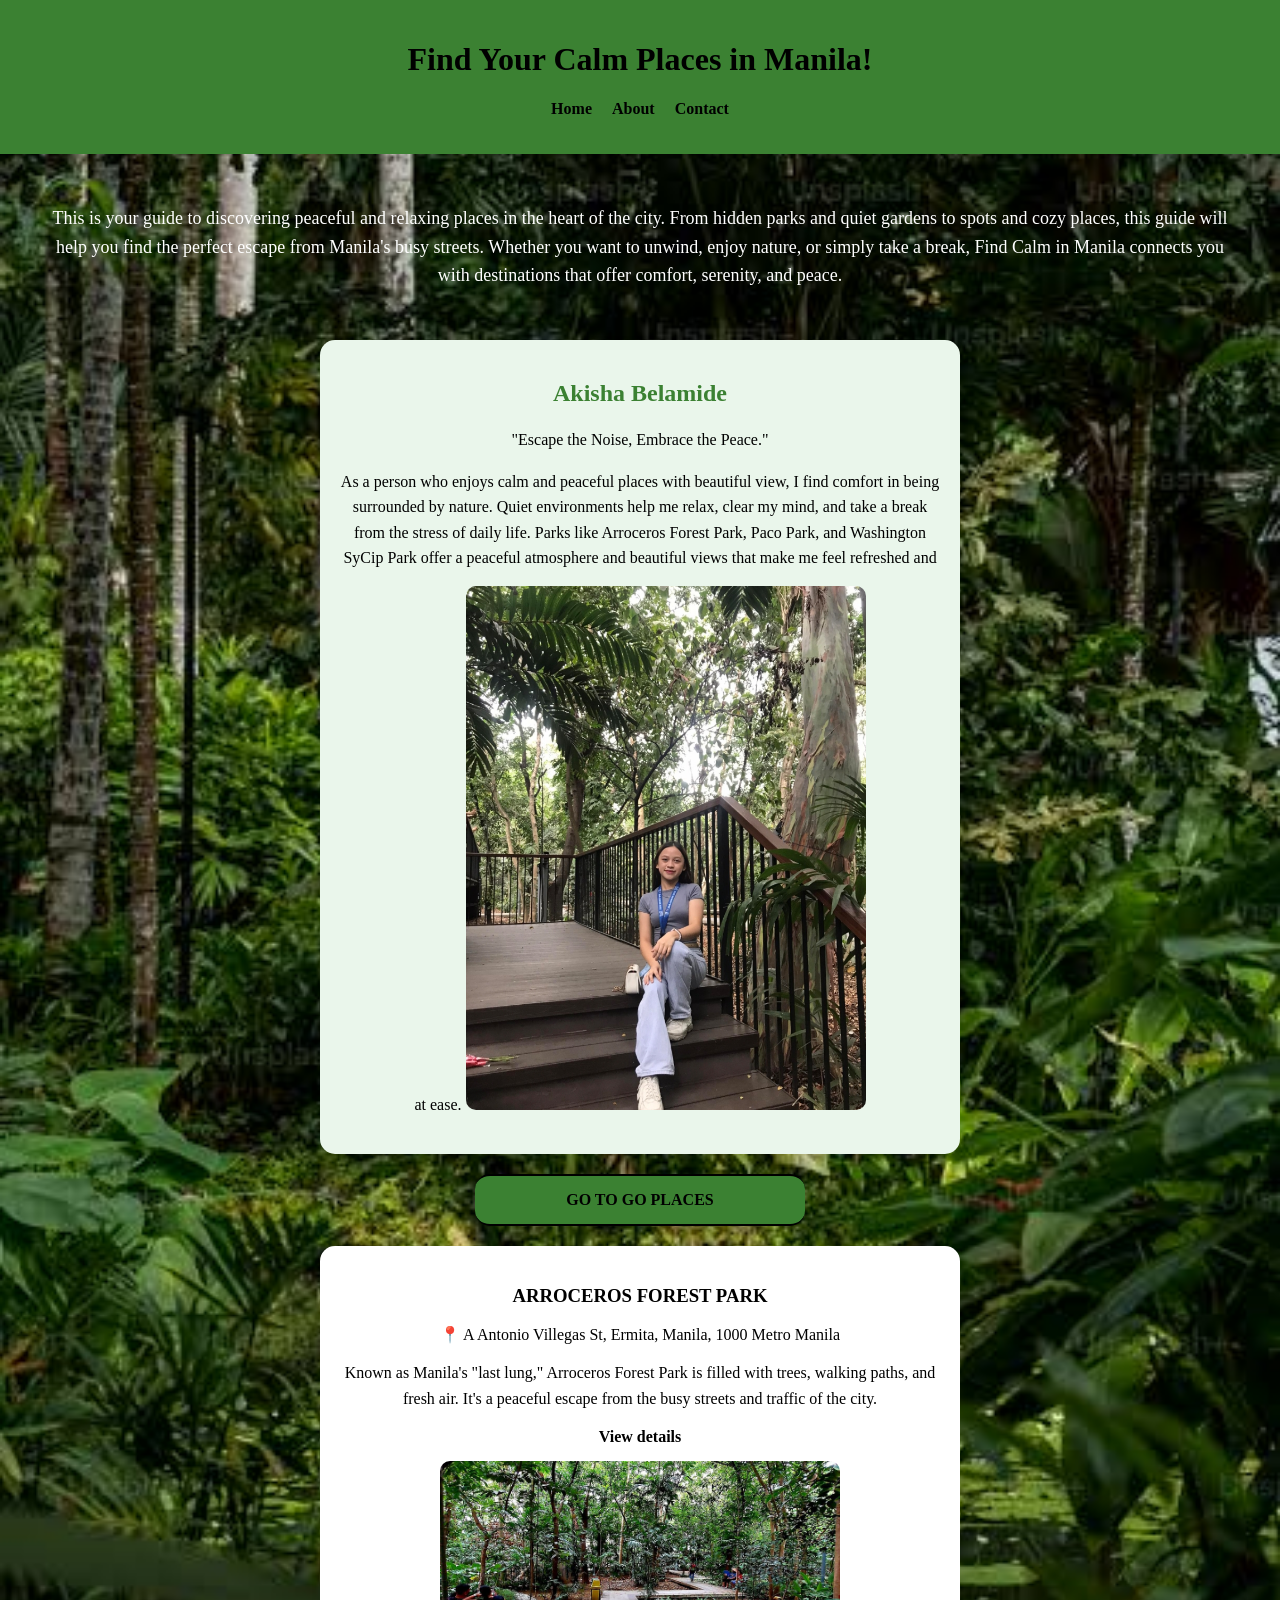
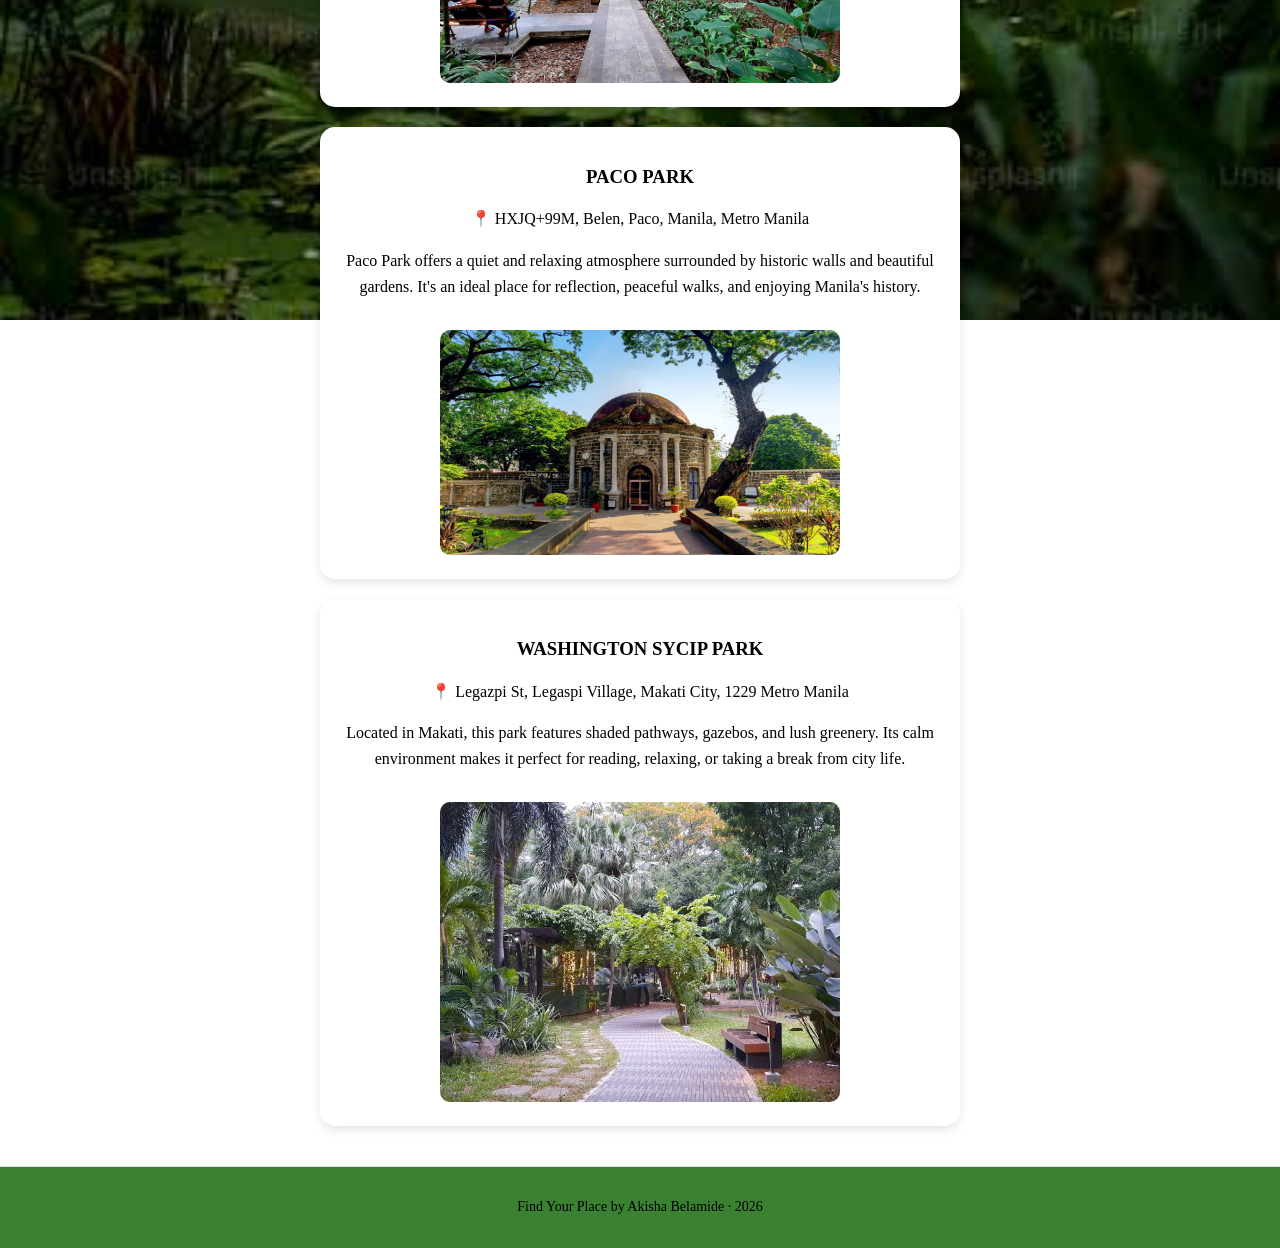
==== index.html @ 5586ed39 "Add files via upload" ====
<!DOCTYPE html> 
<html>
    <head>
    <meta charset="UTF-8">
    <meta name="viewport" content="width=device-width, initial-scale=1.0">
    <title>Find calm places in manila</title>
</html>
<style>
    body {
        font-family: Georgia, 'Times New Roman', Times, serif;
        background-image: url('n1.jpeg');
        background-repeat: no-repeat;
        background-attachment: fixed;
        background-size: cover;
        margin: 0;
        padding: 0;
        text-align: center;
    
    }
    main {
    background-color: #3b8132;
    color: black;
    margin: 0;
    padding: 20px;
    font-family: Georgia;
    }
    
    .description {
    padding: 20px;
    font-size: 18px;
    color: white;
    margin: 30px;
    }
    section {
    background-color: #eaf6eb;
    width: 80%;
    max-width: 600px;
    margin: 20px auto;
    padding: 20px;
    border-radius: 15px;
    box-shadow: 0 4px 10px rgba(0,0,0,0.1);
    }
    
    h2 {
    color: #3b8132;
    }
    
    img {
    width: 100%;
    max-width: 400px;
    border-radius: 10px;
    margin-top: 15px;
    }
    
    p {
    line-height: 1.6;
    }
    article {
        background-color: white;
        width: 80%;
        max-width: 600px;
        margin: 20px auto;
        padding: 20px;
        border-radius: 15px;
        box-shadow: 0 4px 10px rgba(0,0,0,0.1);
    }
    h4 {
      background-color: #3b8132;
      width: 90%;
      max-width: 300px;
      margin: 20px auto;
      border-radius: 15px;
      box-shadow: 0 4px 10px rgba(0,0,0,0.1);
      border-top: 2px solid black;
      border-bottom: 2px solid black;
      padding: 15px
    }

    nav ul { 
      list-style: none; 
      display: flex; 
      justify-content: center; 
      gap: 20px; 
      margin-right: 40px;
    }

    nav ul li a { 
      color: black; 
      text-decoration: none; 
      font-weight: bold;
    }
    nav ul li a, a  { color: black; 
            text-decoration: floralwhite; 
            font-weight: bold; }
      
    

    
    footer {
        margin-top: 40px;
        border-top: 1px solid #dddddd;
        padding: 15px;
        font-size: 14px;
        color: balck;
        background-color: #3b8132;
        }
    
</style>
</head>
<body>

  <main>
<h1>Find Your Calm Places in Manila!</h1>
<nav>
  <ul>
    <li><a href="index.html">Home</a></li>
    <li><a href="about.html">About</a></li>
    <li><a href="contact.html">Contact</a></li>
    </ul>
    </nav>
  </main>

<p class=description> This is your guide to discovering peaceful and relaxing places in the heart of the city. From hidden parks and quiet gardens to spots and cozy places, this guide will help you find the perfect escape from Manila's busy streets. Whether you want to unwind, enjoy nature, or simply take a break, Find Calm in Manila connects you with destinations that offer comfort, serenity, and peace.</p>

<section>
<h2>Akisha Belamide</h2>
<p>"Escape the Noise, Embrace the Peace."</p>
<p>As a person who enjoys calm and peaceful places with beautiful view, I find comfort in being surrounded by nature. Quiet environments help me relax, clear my mind, and take a break from the stress of daily life. Parks like Arroceros Forest Park, Paco Park, and Washington SyCip Park offer a peaceful atmosphere and beautiful views that make me feel refreshed and at ease.
    <img src="N2.jpg" alt="me">
    </section>

<h4>GO TO GO PLACES</h4>

<article>
      <h3>ARROCEROS FOREST PARK</h3
        <p> &#128205 A Antonio Villegas St, Ermita, Manila, 1000 Metro Manila</p>
          <p>Known as Manila's "last lung," Arroceros Forest Park is filled with trees, walking paths, and fresh air. It's a peaceful escape from the busy streets and traffic of the city.</p>
            <a href="places/arroceros.html">View details</a> <br>
          <img src="n3.jpg" alt="Arroceros">
            </article>

<article>
      <h3>PACO PARK</h3>
        <p>&#128205 HXJQ+99M, Belen, Paco, Manila, Metro Manila</p>
          <p>Paco Park offers a quiet and relaxing atmosphere surrounded by historic walls and beautiful gardens. It's an ideal place for reflection, peaceful walks, and enjoying Manila's history.</p>
            <img src="n4.jpg" alt="paco">
            </article>

<article>
      <h3>WASHINGTON SYCIP PARK</h3>
        <p>&#128205 Legazpi St, Legaspi Village, Makati City, 1229 Metro Manila</p>
          <p>Located in Makati, this park features shaded pathways, gazebos, and lush greenery. Its calm environment makes it perfect for reading, relaxing, or taking a break from city life.</p>
            <img src="n5.jpeg" alt="Washington">
            </article>
<footer>
 <p>Find Your Place by Akisha Belamide &middot; 2026</p>
 </footer>

</body>
</html>
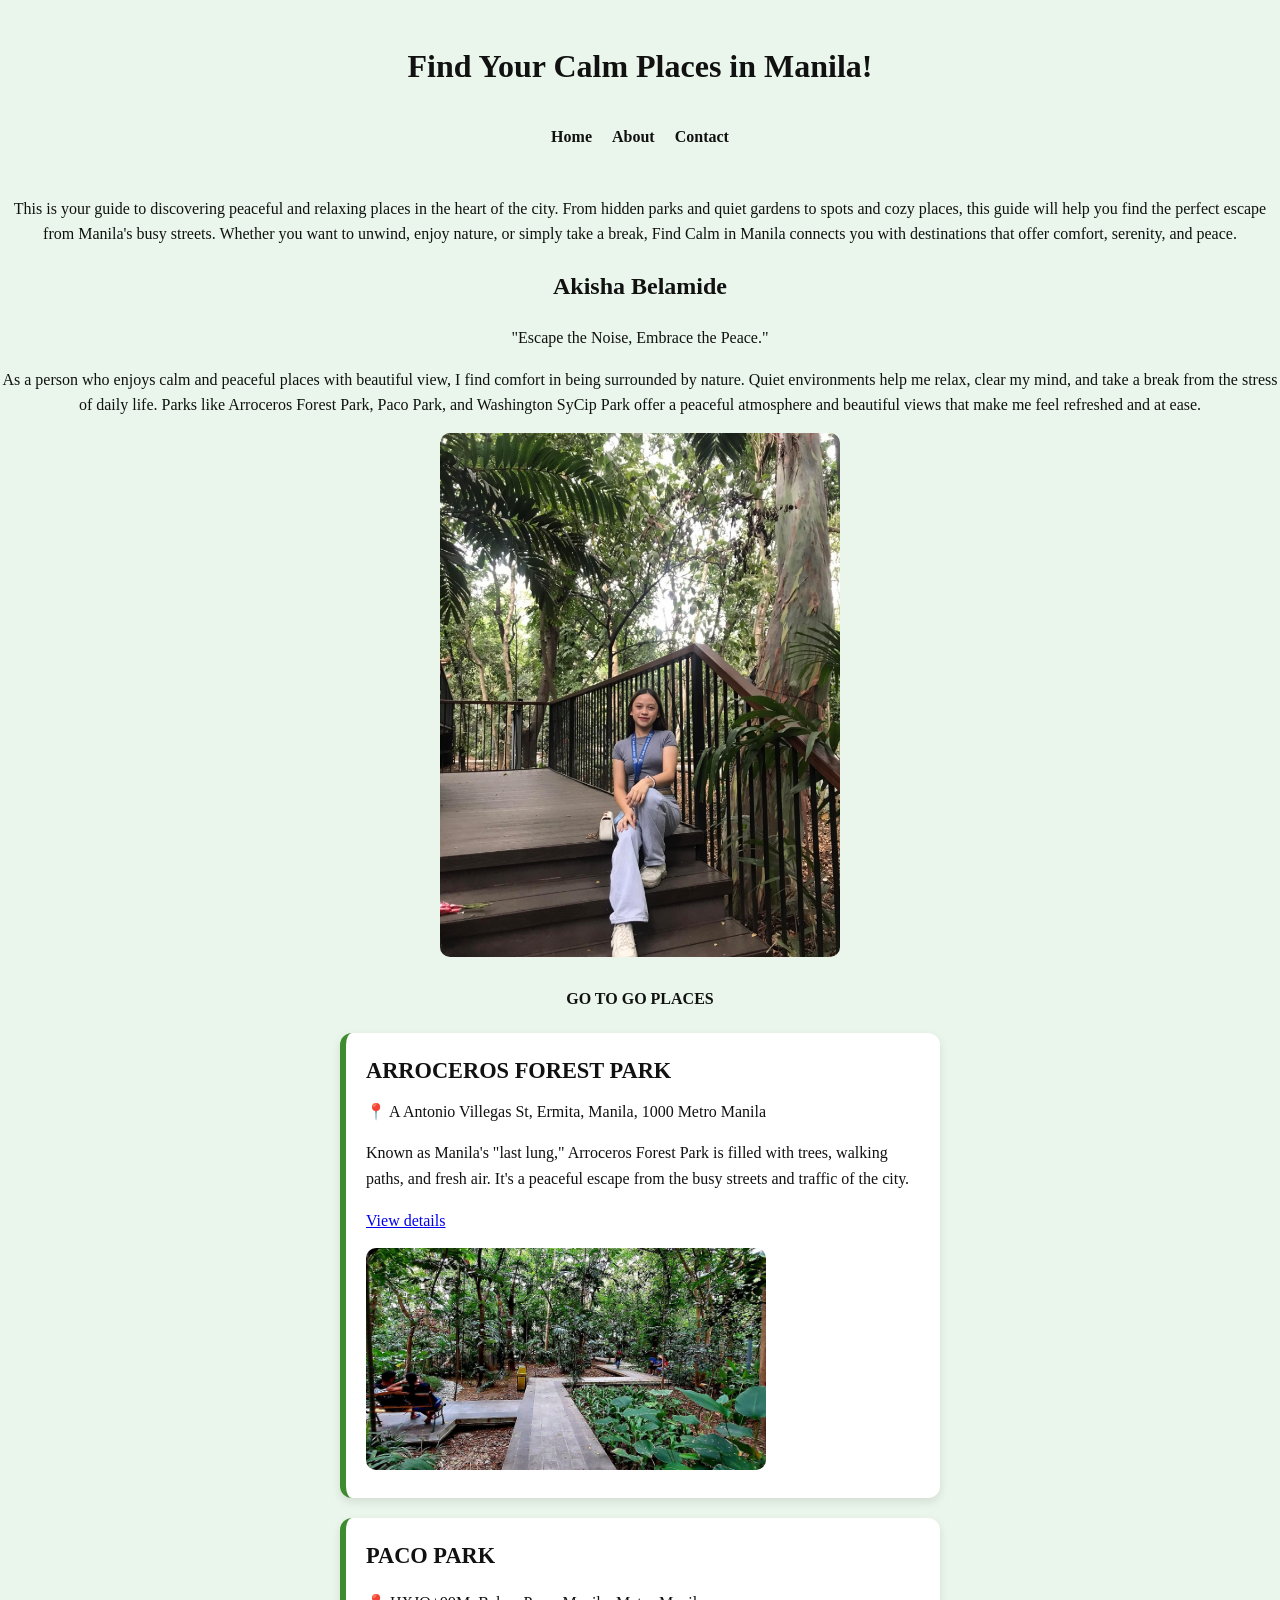
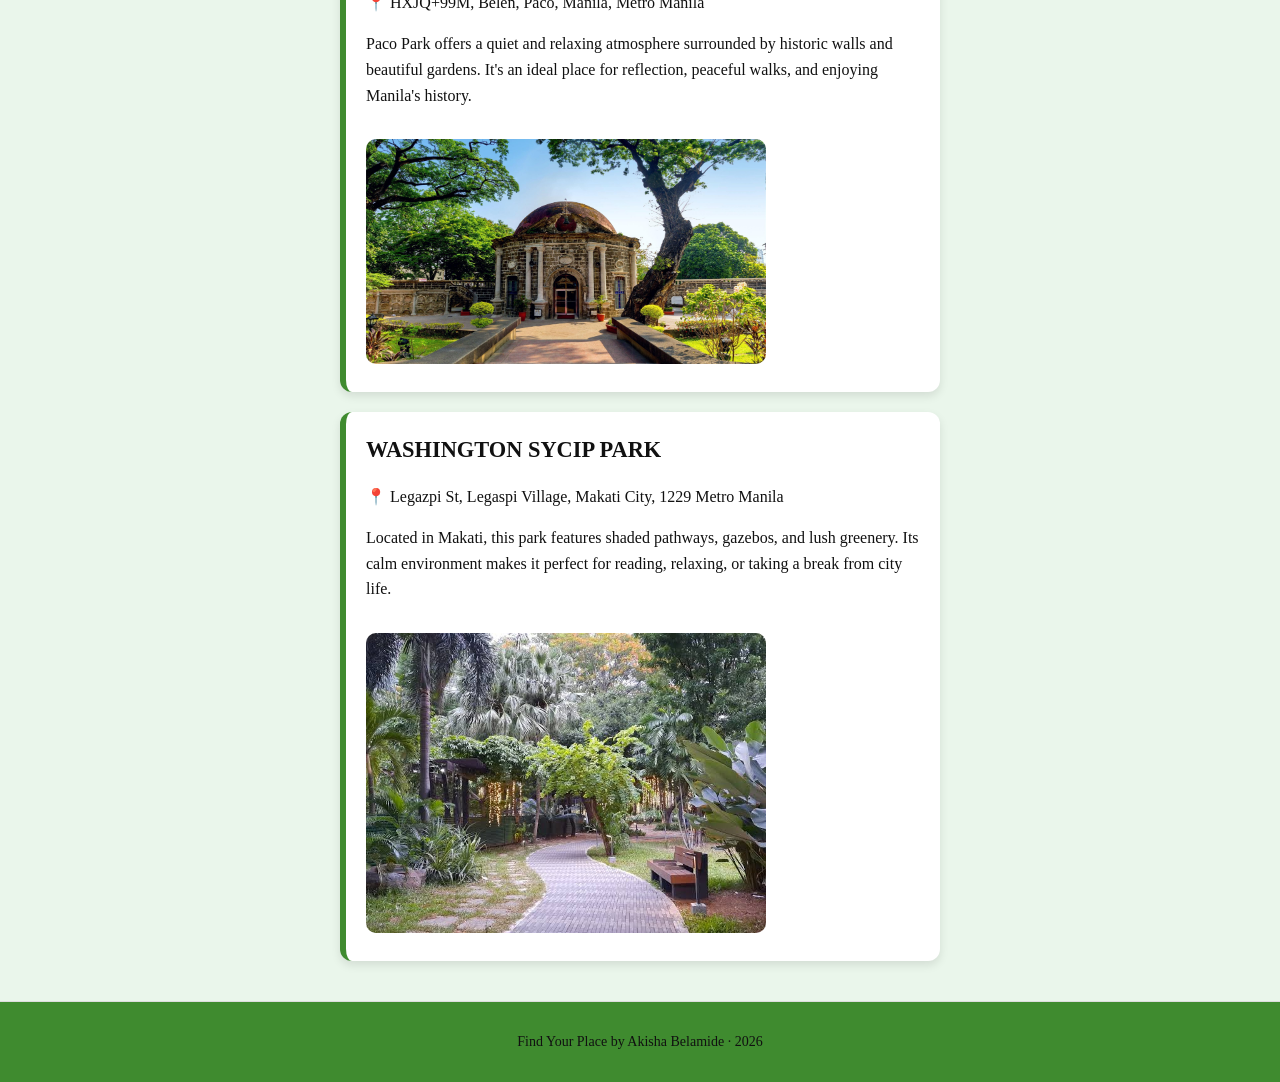
==== commit 0772d8d0: "Update index.html" ====
--- a/index.html
+++ b/index.html
@@ -4,108 +4,7 @@
     <meta charset="UTF-8">
     <meta name="viewport" content="width=device-width, initial-scale=1.0">
     <title>Find calm places in manila</title>
-</html>
-<style>
-    body {
-        font-family: Georgia, 'Times New Roman', Times, serif;
-        background-image: url('n1.jpeg');
-        background-repeat: no-repeat;
-        background-attachment: fixed;
-        background-size: cover;
-        margin: 0;
-        padding: 0;
-        text-align: center;
-    
-    }
-    main {
-    background-color: #3b8132;
-    color: black;
-    margin: 0;
-    padding: 20px;
-    font-family: Georgia;
-    }
-    
-    .description {
-    padding: 20px;
-    font-size: 18px;
-    color: white;
-    margin: 30px;
-    }
-    section {
-    background-color: #eaf6eb;
-    width: 80%;
-    max-width: 600px;
-    margin: 20px auto;
-    padding: 20px;
-    border-radius: 15px;
-    box-shadow: 0 4px 10px rgba(0,0,0,0.1);
-    }
-    
-    h2 {
-    color: #3b8132;
-    }
-    
-    img {
-    width: 100%;
-    max-width: 400px;
-    border-radius: 10px;
-    margin-top: 15px;
-    }
-    
-    p {
-    line-height: 1.6;
-    }
-    article {
-        background-color: white;
-        width: 80%;
-        max-width: 600px;
-        margin: 20px auto;
-        padding: 20px;
-        border-radius: 15px;
-        box-shadow: 0 4px 10px rgba(0,0,0,0.1);
-    }
-    h4 {
-      background-color: #3b8132;
-      width: 90%;
-      max-width: 300px;
-      margin: 20px auto;
-      border-radius: 15px;
-      box-shadow: 0 4px 10px rgba(0,0,0,0.1);
-      border-top: 2px solid black;
-      border-bottom: 2px solid black;
-      padding: 15px
-    }
-
-    nav ul { 
-      list-style: none; 
-      display: flex; 
-      justify-content: center; 
-      gap: 20px; 
-      margin-right: 40px;
-    }
-
-    nav ul li a { 
-      color: black; 
-      text-decoration: none; 
-      font-weight: bold;
-    }
-    nav ul li a, a  { color: black; 
-            text-decoration: floralwhite; 
-            font-weight: bold; }
-      
-    
-
-    
-    footer {
-        margin-top: 40px;
-        border-top: 1px solid #dddddd;
-        padding: 15px;
-        font-size: 14px;
-        color: balck;
-        background-color: #3b8132;
-        }
-    
-</style>
+    <link rel="stylesheet" href="style.css"> 
 </head>
 <body>
 
@@ -158,4 +57,4 @@
 
 </body>
 </html>
-    +    
--- a/style.css
+++ b/style.css
@@ -0,0 +1,187 @@
+/* ==========================================
+   1. VARIABLES
+   ========================================== */
+:root {
+  --brand-color: #3f8b2f;      /* Green brand color */
+  --dark-ink: #111111;         /* Dark text color */
+  --muted-grey: #666666;       /* Muted grey color */
+  --light-bg: #eaf6eb;         /* Light green background */
+  --white: #ffffff;            /* White card background */
+}
+
+/* ==========================================
+   2. BASE STYLES
+   ========================================== */
+*, *::before, *::after {
+  box-sizing: border-box;
+}
+
+body {
+  font-family: Georgia, 'Times New Roman', Times, serif;
+  line-height: 1.6;
+  background-color: var(--light-bg);
+  color: var(--dark-ink);
+  margin: 0;
+  padding: 0;
+  text-align: center;
+}
+
+img {
+  width: 100%;
+  max-width: 400px;
+  border-radius: 10px;
+  margin-top: 15px;
+}
+
+/* ==========================================
+   3. LAYOUT REGIONS
+   ========================================== */
+header {
+  background-color: var(--brand-color);
+  color: var(--white);
+  padding: 20px 0;
+}
+
+nav {
+  padding: 10px 0;
+}
+
+main {
+  padding: 20px;
+}
+
+footer {
+  margin-top: 40px;
+  padding: 15px;
+  font-size: 14px;
+  color: var(--dark-ink);
+  border-top: 1px solid #dddddd;
+  background-color: var(--brand-color);
+}
+
+/* ==========================================
+   4. STYLE THE NAV
+   ========================================== */
+nav ul {
+  list-style: none;
+  padding: 0;
+  margin: 0;
+  display: flex;
+  justify-content: center;
+  gap: 20px;
+}
+
+nav li {
+  display: inline-block;
+}
+
+nav a {
+  color: var(--dark-ink);
+  text-decoration: none;
+  font-weight: bold;
+}
+
+nav a:hover {
+  color: var(--brand-color);
+}
+
+/* ==========================================
+   5. PRODUCT CARDS (Activity 5.2)
+   ========================================== */
+.product-card, article {
+  background-color: var(--white);
+  border-radius: 12px;
+  padding: 20px;
+  border-left: 6px solid var(--brand-color);
+  margin: 20px auto;
+  width: 80%;
+  max-width: 600px;
+  box-shadow: 0 4px 10px rgba(0, 0, 0, 0.1);
+  text-align: left;
+}
+
+.product-title, h3 {
+  font-size: 1.4rem;
+  color: var(--dark-ink);
+  margin-top: 0;
+  margin-bottom: 10px;
+}
+
+/* ==========================================
+   6. CONTACT FORM STYLES
+   ========================================== */
+form {
+  width: 85%;
+  max-width: 600px;
+  margin: 30px auto;
+}
+
+fieldset {
+  background-color: var(--white);
+  border: 2px solid var(--brand-color);
+  border-radius: 15px;
+  padding: 20px;
+  box-shadow: 0 8px 15px rgba(0, 0, 0, 0.1);
+}
+
+legend {
+  background-color: var(--brand-color);
+  color: var(--white);
+  padding: 8px 16px;
+  border-radius: 8px;
+  font-size: 1.2rem;
+  font-weight: bold;
+}
+
+label {
+  display: block;
+  font-size: 1rem;
+  font-weight: bold;
+  margin-top: 15px;
+  margin-bottom: 5px;
+  text-align: left;
+  color: var(--dark-ink);
+}
+
+input,
+select,
+textarea {
+  width: 100%;
+  padding: 12px;
+  border: 2px solid var(--muted-grey);
+  border-radius: 8px;
+  font-size: 1rem;
+  font-family: inherit;
+}
+
+textarea {
+  min-height: 120px;
+  resize: vertical;
+}
+
+button[type="submit"] {
+  display: block;
+  width: 100%;
+  margin-top: 20px;
+  padding: 14px;
+  background-color: var(--brand-color);
+  color: var(--white);
+  border: none;
+  border-radius: 8px;
+  font-size: 1.1rem;
+  font-weight: bold;
+  cursor: pointer;
+}
+
+button[type="submit"]:hover {
+  opacity: 0.9;
+}
+
+/* Visible Focus State (Required) */
+input:focus,
+textarea:focus,
+select:focus,
+button:focus {
+  outline: 3px solid var(--brand-color);
+  outline-offset: 2px;
+}
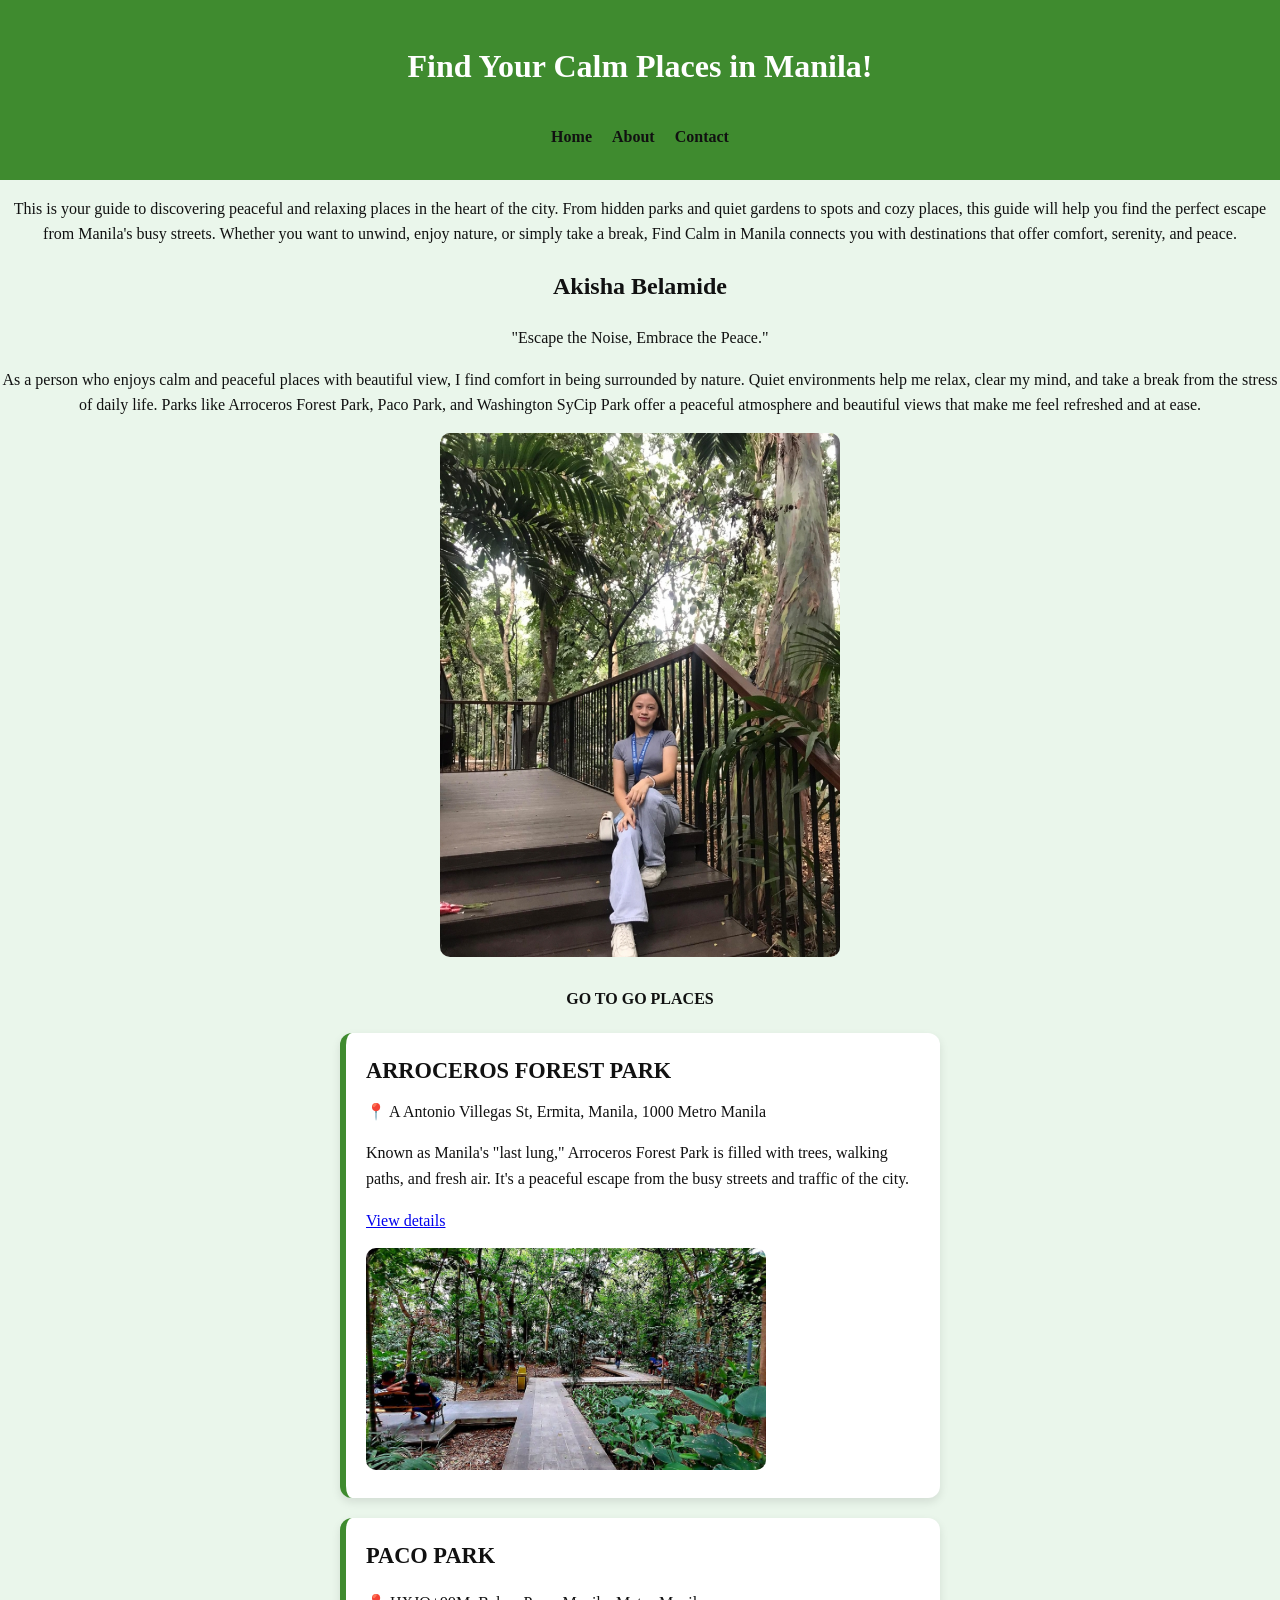
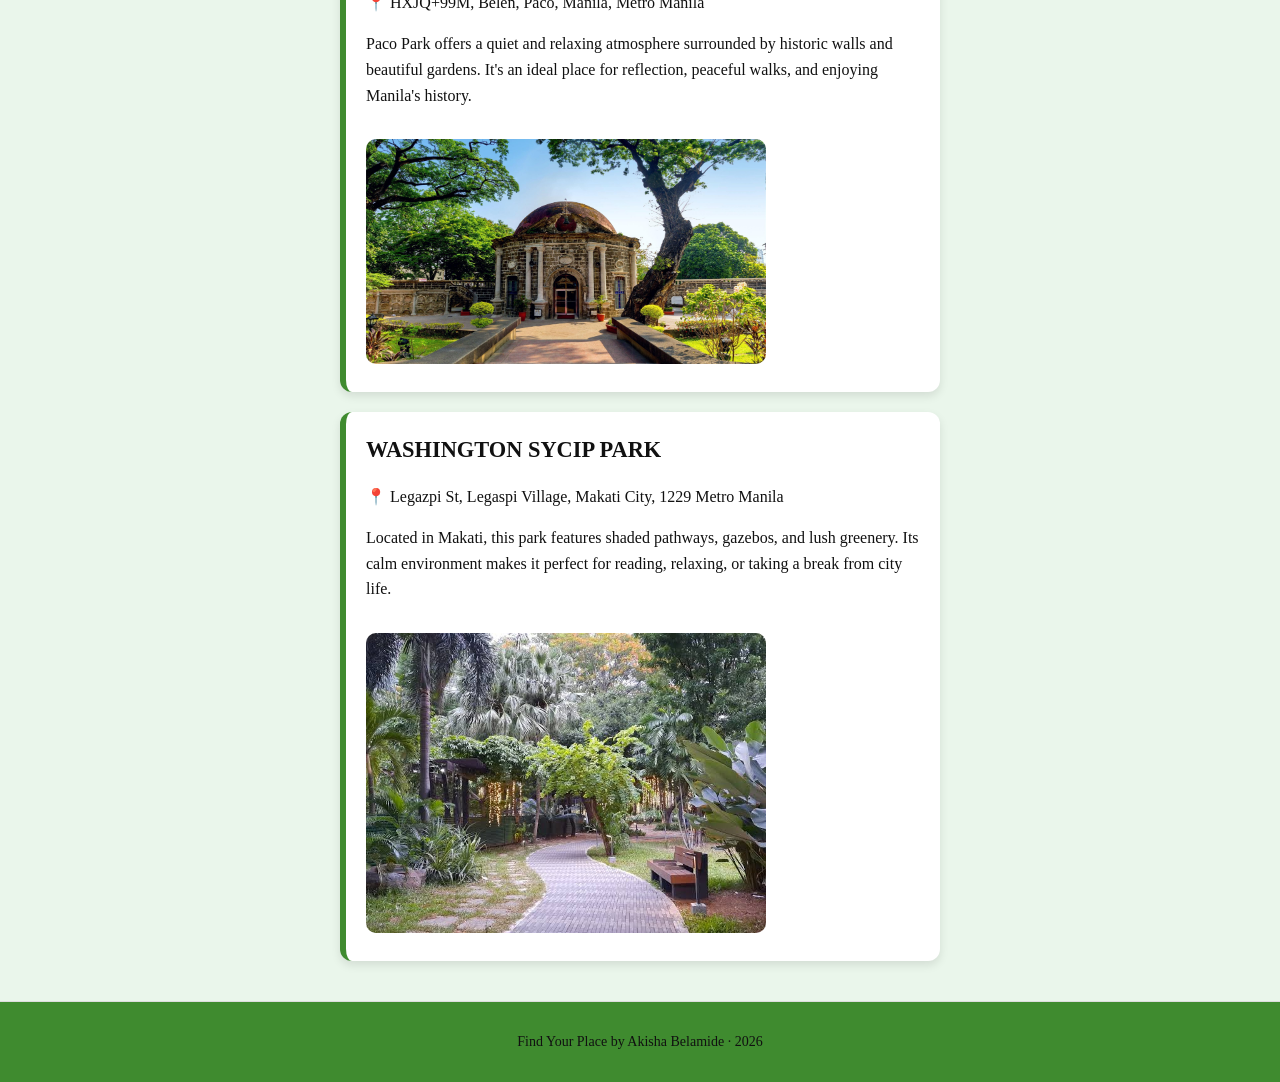
==== commit d2608f1e: "Update index.html" ====
--- a/index.html
+++ b/index.html
@@ -8,7 +8,7 @@
 </head>
 <body>
 
-  <main>
+<header class="site-header">
 <h1>Find Your Calm Places in Manila!</h1>
 <nav>
   <ul>
@@ -17,7 +17,7 @@
     <li><a href="contact.html">Contact</a></li>
     </ul>
     </nav>
-  </main>
+</header>
 
 <p class=description> This is your guide to discovering peaceful and relaxing places in the heart of the city. From hidden parks and quiet gardens to spots and cozy places, this guide will help you find the perfect escape from Manila's busy streets. Whether you want to unwind, enjoy nature, or simply take a break, Find Calm in Manila connects you with destinations that offer comfort, serenity, and peace.</p>
 
@@ -30,6 +30,7 @@
 
 <h4>GO TO GO PLACES</h4>
 
+<div class="product-grid">
 <article>
       <h3>ARROCEROS FOREST PARK</h3
         <p> &#128205 A Antonio Villegas St, Ermita, Manila, 1000 Metro Manila</p>
@@ -51,6 +52,8 @@
           <p>Located in Makati, this park features shaded pathways, gazebos, and lush greenery. Its calm environment makes it perfect for reading, relaxing, or taking a break from city life.</p>
             <img src="n5.jpeg" alt="Washington">
             </article>
+</div>
+    
 <footer>
  <p>Find Your Place by Akisha Belamide &middot; 2026</p>
  </footer>
--- a/style.css
+++ b/style.css
@@ -10,7 +10,7 @@
 }
 
 /* ==========================================
-   2. BASE STYLES
+   2. BASE 
    ========================================== */
 *, *::before, *::after {
   box-sizing: border-box;
@@ -34,7 +34,7 @@
 }
 
 /* ==========================================
-   3. LAYOUT REGIONS
+   3. LAYOUT
    ========================================== */
 header {
   background-color: var(--brand-color);
@@ -60,7 +60,7 @@
 }
 
 /* ==========================================
-   4. STYLE THE NAV
+   4. NAV
    ========================================== */
 nav ul {
   list-style: none;
@@ -86,7 +86,7 @@
 }
 
 /* ==========================================
-   5. PRODUCT CARDS (Activity 5.2)
+   5. PRODUCT CARDS 
    ========================================== */
 .product-card, article {
   background-color: var(--white);
@@ -108,7 +108,7 @@
 }
 
 /* ==========================================
-   6. CONTACT FORM STYLES
+   6. CONTACT FORM
    ========================================== */
 form {
   width: 85%;
@@ -177,7 +177,7 @@
   opacity: 0.9;
 }
 
-/* Visible Focus State (Required) */
+/* Visible Focus State */
 input:focus,
 textarea:focus,
 select:focus,
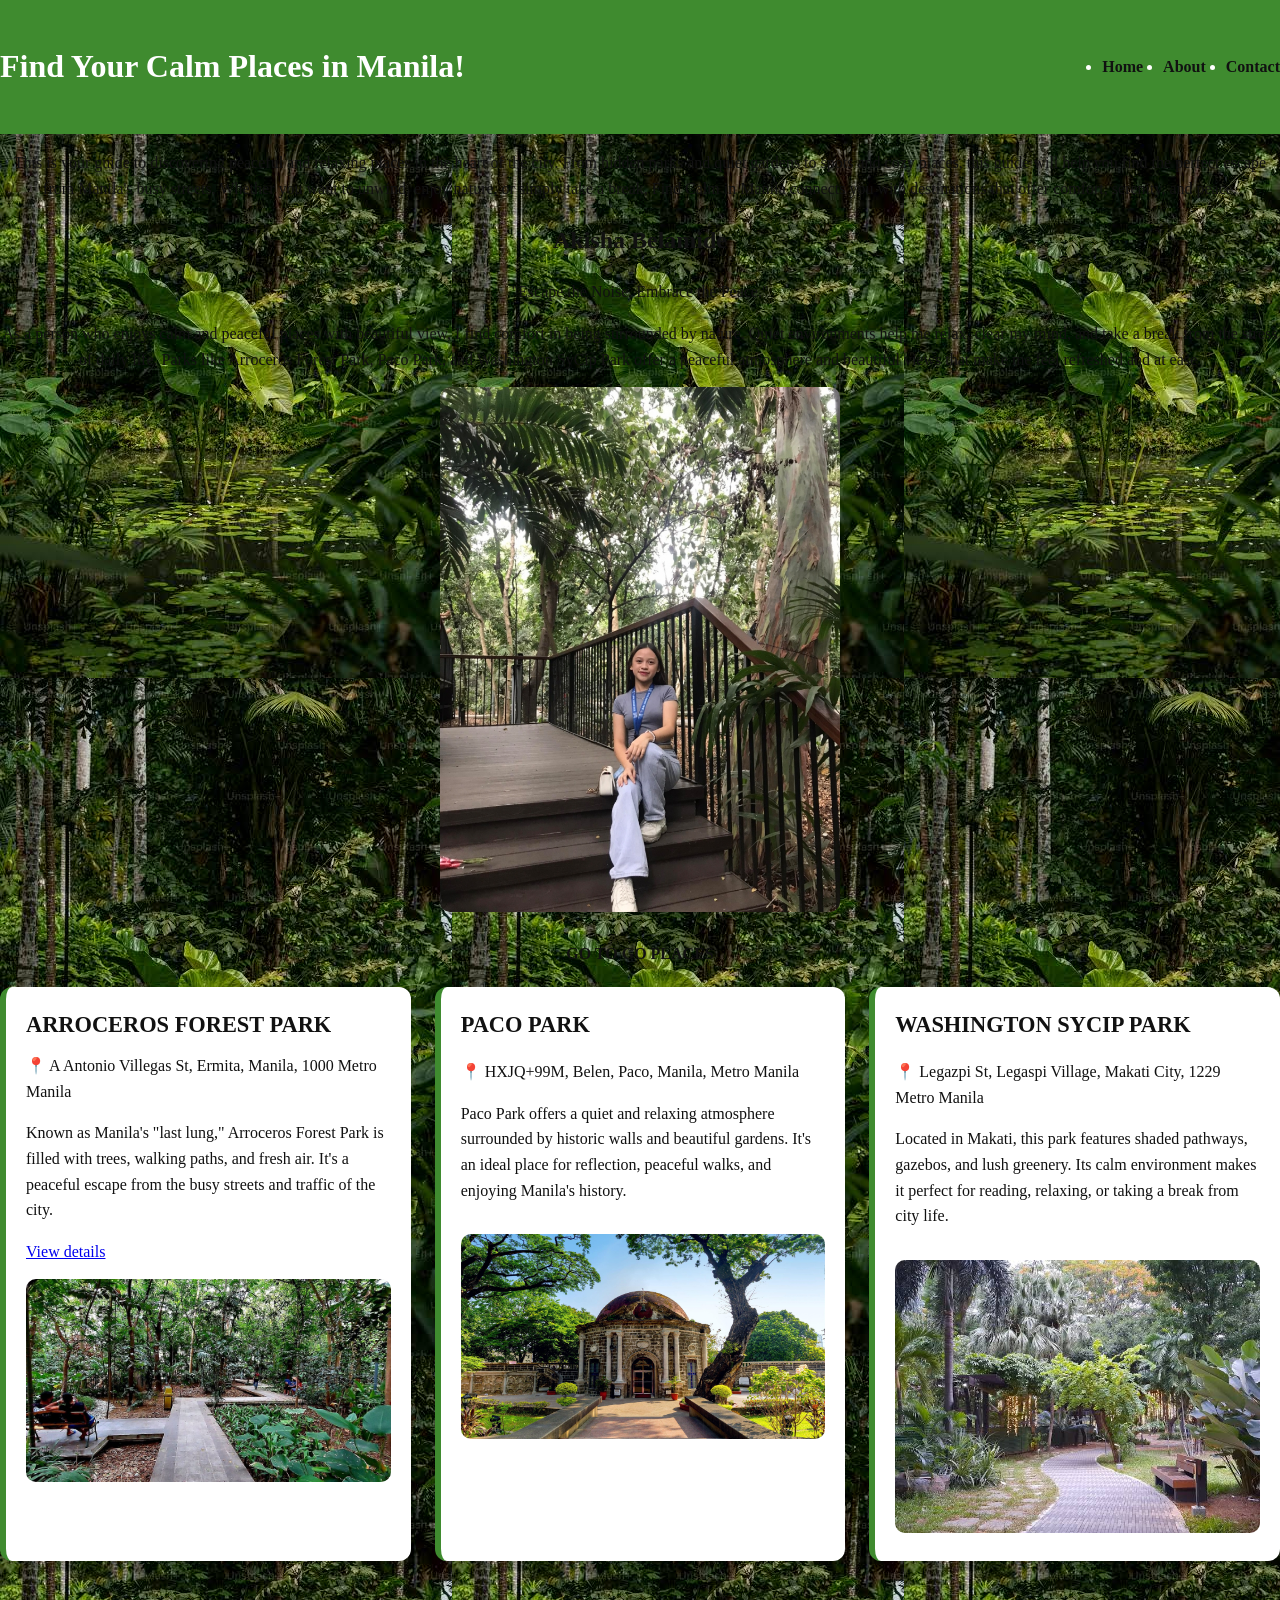
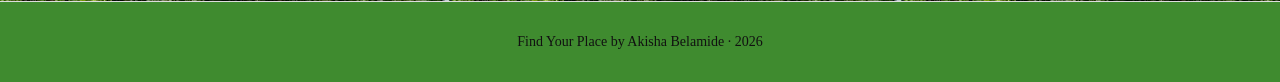
==== commit f6b81d6d: "Update index.html" ====
--- a/index.html
+++ b/index.html
@@ -31,7 +31,7 @@
 <h4>GO TO GO PLACES</h4>
 
 <div class="product-grid">
-<article>
+<article class="product-card">
       <h3>ARROCEROS FOREST PARK</h3
         <p> &#128205 A Antonio Villegas St, Ermita, Manila, 1000 Metro Manila</p>
           <p>Known as Manila's "last lung," Arroceros Forest Park is filled with trees, walking paths, and fresh air. It's a peaceful escape from the busy streets and traffic of the city.</p>
@@ -39,14 +39,14 @@
           <img src="n3.jpg" alt="Arroceros">
             </article>
 
-<article>
+<article class="product-card">
       <h3>PACO PARK</h3>
         <p>&#128205 HXJQ+99M, Belen, Paco, Manila, Metro Manila</p>
           <p>Paco Park offers a quiet and relaxing atmosphere surrounded by historic walls and beautiful gardens. It's an ideal place for reflection, peaceful walks, and enjoying Manila's history.</p>
             <img src="n4.jpg" alt="paco">
             </article>
 
-<article>
+<article class="product-card">
       <h3>WASHINGTON SYCIP PARK</h3>
         <p>&#128205 Legazpi St, Legaspi Village, Makati City, 1229 Metro Manila</p>
           <p>Located in Makati, this park features shaded pathways, gazebos, and lush greenery. Its calm environment makes it perfect for reading, relaxing, or taking a break from city life.</p>
--- a/style.css
+++ b/style.css
@@ -19,7 +19,12 @@
 body {
   font-family: Georgia, 'Times New Roman', Times, serif;
   line-height: 1.6;
-  background-color: var(--light-bg);
+  background-image: url('n1.jpeg');
+‎  background-repeat: no-repeat;
+‎  background-attachment: fixed;
+‎  background-size: cover;
+‎  margin: 0;
+‎  padding: 0;
   color: var(--dark-ink);
   margin: 0;
   padding: 0;
@@ -36,10 +41,18 @@
 /* ==========================================
    3. LAYOUT
    ========================================== */
-header {
+.site-header {
+  display: flex;
+  justify-content: space-between;
+  align-items: center;
   background-color: var(--brand-color);
   color: var(--white);
   padding: 20px 0;
+}
+
+.site-header nav ul {
+  display: flex;
+  gap: 20px;
 }
 
 nav {
@@ -62,19 +75,6 @@
 /* ==========================================
    4. NAV
    ========================================== */
-nav ul {
-  list-style: none;
-  padding: 0;
-  margin: 0;
-  display: flex;
-  justify-content: center;
-  gap: 20px;
-}
-
-nav li {
-  display: inline-block;
-}
-
 nav a {
   color: var(--dark-ink);
   text-decoration: none;
@@ -88,16 +88,20 @@
 /* ==========================================
    5. PRODUCT CARDS 
    ========================================== */
-.product-card, article {
+.product-grid {
+  display: flex;
+  flex-wrap: wrap;
+  gap: 24px;
+}
+
+.product-card {
   background-color: var(--white);
   border-radius: 12px;
   padding: 20px;
   border-left: 6px solid var(--brand-color);
-  margin: 20px auto;
-  width: 80%;
-  max-width: 600px;
   box-shadow: 0 4px 10px rgba(0, 0, 0, 0.1);
   text-align: left;
+  flex: 1 1 240px;
 }
 
 .product-title, h3 {
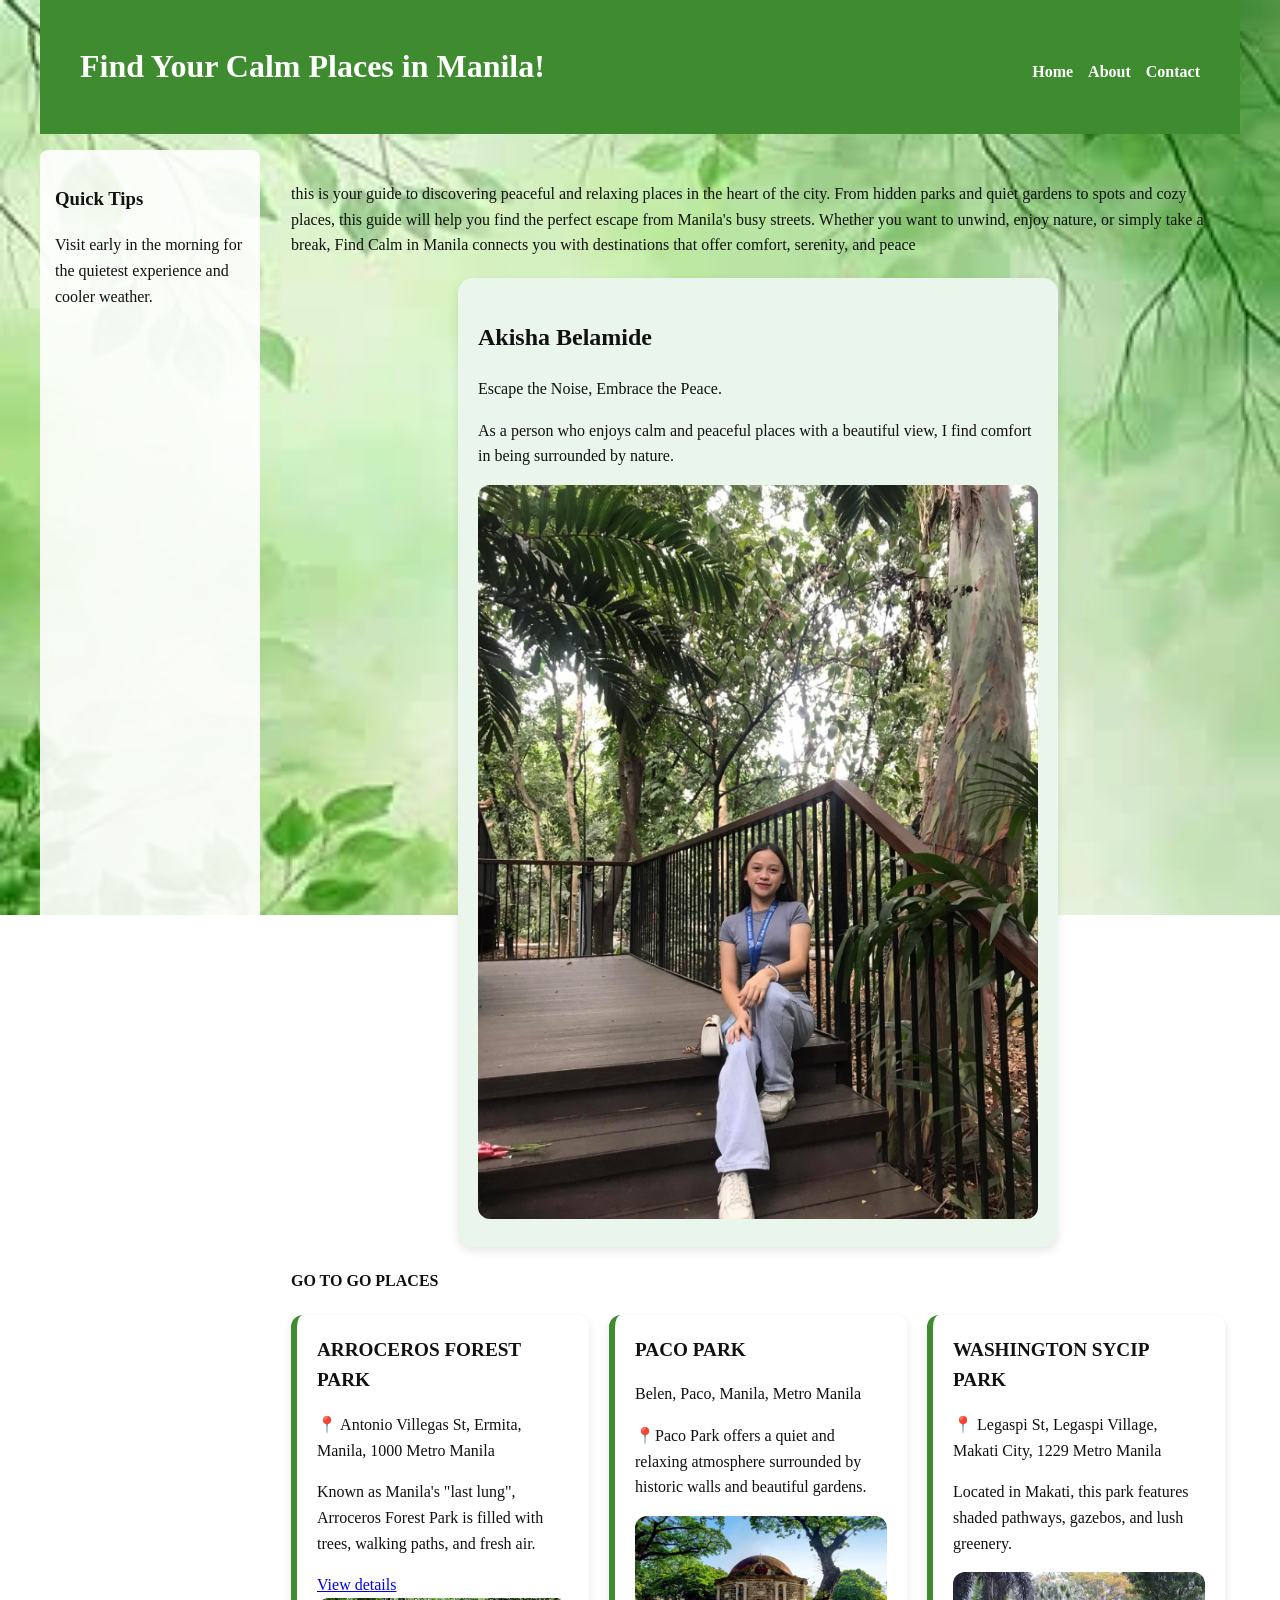
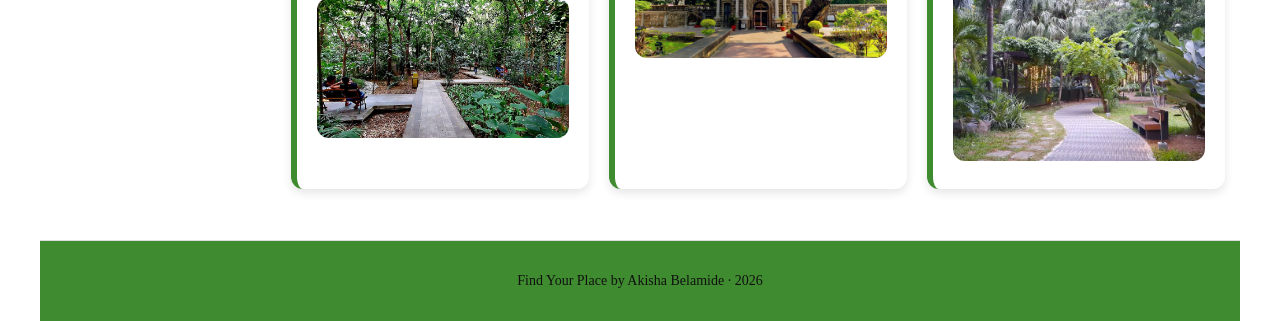
==== commit 981fbb17: "Add files via upload" ====
--- a/index.html
+++ b/index.html
@@ -1,63 +1,68 @@
-<!DOCTYPE html> 
-<html>
-    <head>
-    <meta charset="UTF-8">
-    <meta name="viewport" content="width=device-width, initial-scale=1.0">
-    <title>Find calm places in manila</title>
-    <link rel="stylesheet" href="style.css"> 
+<!DOCTYPE html>
+<html lang="en">
+<head>
+  <meta charset="UTF-8">
+  <meta name="viewport" content="width=device-width, initial-scale=1.0">
+  <title>Find Calm Places in Manila</title>
+  <link rel="stylesheet" href="style.css">
 </head>
 <body>
 
-<header class="site-header">
-<h1>Find Your Calm Places in Manila!</h1>
-<nav>
-  <ul>
-    <li><a href="index.html">Home</a></li>
-    <li><a href="about.html">About</a></li>
-    <li><a href="contact.html">Contact</a></li>
-    </ul>
+  <header class="site-header">
+    <h1>Find Your Calm Places in Manila!</h1>
+    <nav>
+      <ul>
+        <li><a href="index.html">Home</a></li>
+        <li><a href="about.html">About</a></li>
+        <li><a href="contact.html">Contact</a></li>
+      </ul>
     </nav>
-</header>
+  </header>
 
-<p class=description> This is your guide to discovering peaceful and relaxing places in the heart of the city. From hidden parks and quiet gardens to spots and cozy places, this guide will help you find the perfect escape from Manila's busy streets. Whether you want to unwind, enjoy nature, or simply take a break, Find Calm in Manila connects you with destinations that offer comfort, serenity, and peace.</p>
+  <aside>
+    <h3>Quick Tips</h3>
+    <p>Visit early in the morning for the quietest experience and cooler weather.</p>
+  </aside>
 
-<section>
-<h2>Akisha Belamide</h2>
-<p>"Escape the Noise, Embrace the Peace."</p>
-<p>As a person who enjoys calm and peaceful places with beautiful view, I find comfort in being surrounded by nature. Quiet environments help me relax, clear my mind, and take a break from the stress of daily life. Parks like Arroceros Forest Park, Paco Park, and Washington SyCip Park offer a peaceful atmosphere and beautiful views that make me feel refreshed and at ease.
-    <img src="N2.jpg" alt="me">
+  <main>
+    <p class=description> this is your guide to discovering peaceful and relaxing places in the heart of the city. From hidden parks and quiet gardens to spots and cozy places, this guide will help you find the perfect escape from Manila's busy streets. Whether you want to unwind, enjoy nature, or simply take a break, Find Calm in Manila connects you with destinations that offer comfort, serenity, and peace</p>
+
+    <section>
+      <h2>Akisha Belamide</h2>
+      <p>Escape the Noise, Embrace the Peace.</p>
+      <p>As a person who enjoys calm and peaceful places with a beautiful view, I find comfort in being surrounded by nature.</p>
+      <img src="N2.jpg" alt="me">
     </section>
 
-<h4>GO TO GO PLACES</h4>
+    <h4>GO TO GO PLACES</h4>
+    <div class="product-grid">
+      <article class="product-card">
+        <h3>ARROCEROS FOREST PARK</h3>
+        <p>&#128205 Antonio Villegas St, Ermita, Manila, 1000 Metro Manila</p>
+        <p>Known as Manila's "last lung", Arroceros Forest Park is filled with trees, walking paths, and fresh air.</p>
+        <a href="places/arroceros.html">View details</a>
+        <img src="n3.jpg" alt="Arroceros">
+      </article>
 
-<div class="product-grid">
-<article class="product-card">
-      <h3>ARROCEROS FOREST PARK</h3
-        <p> &#128205 A Antonio Villegas St, Ermita, Manila, 1000 Metro Manila</p>
-          <p>Known as Manila's "last lung," Arroceros Forest Park is filled with trees, walking paths, and fresh air. It's a peaceful escape from the busy streets and traffic of the city.</p>
-            <a href="places/arroceros.html">View details</a> <br>
-          <img src="n3.jpg" alt="Arroceros">
-            </article>
+      <article class="product-card">
+        <h3>PACO PARK</h3>
+        <p>Belen, Paco, Manila, Metro Manila</p>
+        <p>&#128205Paco Park offers a quiet and relaxing atmosphere surrounded by historic walls and beautiful gardens.</p>
+        <img src="n4.jpg" alt="paco">
+      </article>
 
-<article class="product-card">
-      <h3>PACO PARK</h3>
-        <p>&#128205 HXJQ+99M, Belen, Paco, Manila, Metro Manila</p>
-          <p>Paco Park offers a quiet and relaxing atmosphere surrounded by historic walls and beautiful gardens. It's an ideal place for reflection, peaceful walks, and enjoying Manila's history.</p>
-            <img src="n4.jpg" alt="paco">
-            </article>
+      <article class="product-card">
+        <h3>WASHINGTON SYCIP PARK</h3>
+        <p>&#128205 Legaspi St, Legaspi Village, Makati City, 1229 Metro Manila</p>
+        <p>Located in Makati, this park features shaded pathways, gazebos, and lush greenery.</p>
+        <img src="n5.jpeg" alt="Washington">
+      </article>
+    </div>
+  </main>
 
-<article class="product-card">
-      <h3>WASHINGTON SYCIP PARK</h3>
-        <p>&#128205 Legazpi St, Legaspi Village, Makati City, 1229 Metro Manila</p>
-          <p>Located in Makati, this park features shaded pathways, gazebos, and lush greenery. Its calm environment makes it perfect for reading, relaxing, or taking a break from city life.</p>
-            <img src="n5.jpeg" alt="Washington">
-            </article>
-</div>
-    
-<footer>
- <p>Find Your Place by Akisha Belamide &middot; 2026</p>
- </footer>
+  <footer>
+    <p>Find Your Place by Akisha Belamide &middot; 2026</p>
+  </footer>
 
 </body>
-</html>
-    
+</html>
--- a/style.css
+++ b/style.css
@@ -1,97 +1,112 @@
-/* ==========================================
+/* ==========================================================================
    1. VARIABLES
-   ========================================== */
+   ========================================================================== */
 :root {
-  --brand-color: #3f8b2f;      /* Green brand color */
-  --dark-ink: #111111;         /* Dark text color */
-  --muted-grey: #666666;       /* Muted grey color */
-  --light-bg: #eaf6eb;         /* Light green background */
-  --white: #ffffff;            /* White card background */
-}
-
-/* ==========================================
-   2. BASE 
-   ========================================== */
-*, *::before, *::after {
+  --brand-color: #3f8b2f;
+  --dark-ink: #111111;
+  --muted-grey: #666666;
+  --light-bg: #eaf6eb;
+  --white: #ffffff;
+}
+
+*, *:before, *:after {
   box-sizing: border-box;
 }
 
 body {
+  margin: 0;
+  padding: 0;
   font-family: Georgia, 'Times New Roman', Times, serif;
   line-height: 1.6;
+  color: var(--dark-ink);
   background-image: url('n1.jpeg');
-‎  background-repeat: no-repeat;
-‎  background-attachment: fixed;
-‎  background-size: cover;
-‎  margin: 0;
-‎  padding: 0;
+  background-repeat: no-repeat;
+  background-attachment: fixed;
+  background-size: cover;
+}
+
+/* ==========================================================================
+   2. BASE & LAYOUT 
+   ========================================================================== */
+body {
+  display: grid;
+  grid-template-columns: 1fr;
+  grid-template-areas:
+    "masthead"
+    "main"
+    "side"
+    "foot";
+  gap: 16px;
+}
+
+header.site-header {
+  grid-area: masthead;
+  display: flex;
+  flex-direction: column;
+  align-items: center;
+  padding: 15px;
+  background-color: var(--brand-color);
+  color: var(--white);
+  text-align: center;
+}
+
+main {
+  grid-area: main;
+  padding: 15px;
+}
+
+aside {
+  grid-area: side;
+  padding: 15px;
+  background-color: rgba(255, 255, 255, 0.9);
+  margin: 0 15px;
+  border-radius: 8px;
+}
+
+footer {
+  grid-area: foot;
+  margin-top: 20px;
+  padding: 15px;
+  font-size: 14px;
+  text-align: center;
   color: var(--dark-ink);
-  margin: 0;
+  border-top: 1px solid #dddddd;
+  background-color: var(--brand-color);
+}
+
+/* ==========================================================================
+   3. NAVIGATION & CARDS 
+   ========================================================================== */
+.site-header nav ul {
+  display: flex;
+  gap: 15px;
+  list-style: none;
   padding: 0;
-  text-align: center;
+  margin: 10px 0 0 0;
+}
+
+nav a {
+  color: var(--white);
+  text-decoration: none;
+  font-weight: bold;
+}
+
+nav a:hover {
+  text-decoration: underline;
 }
 
 img {
   width: 100%;
-  max-width: 400px;
-  border-radius: 10px;
-  margin-top: 15px;
-}
-
-/* ==========================================
-   3. LAYOUT
-   ========================================== */
-.site-header {
-  display: flex;
-  justify-content: space-between;
-  align-items: center;
-  background-color: var(--brand-color);
-  color: var(--white);
-  padding: 20px 0;
-}
-
-.site-header nav ul {
-  display: flex;
+  max-width: 100%;
+  height: auto;
+  border-radius: 12px;
+}
+
+.product-grid {
+  display: grid;
+  grid-template-columns: repeat(auto-fit, minmax(250px, 1fr));
   gap: 20px;
-}
-
-nav {
-  padding: 10px 0;
-}
-
-main {
-  padding: 20px;
-}
-
-footer {
-  margin-top: 40px;
-  padding: 15px;
-  font-size: 14px;
-  color: var(--dark-ink);
-  border-top: 1px solid #dddddd;
-  background-color: var(--brand-color);
-}
-
-/* ==========================================
-   4. NAV
-   ========================================== */
-nav a {
-  color: var(--dark-ink);
-  text-decoration: none;
-  font-weight: bold;
-}
-
-nav a:hover {
-  color: var(--brand-color);
-}
-
-/* ==========================================
-   5. PRODUCT CARDS 
-   ========================================== */
-.product-grid {
-  display: flex;
-  flex-wrap: wrap;
-  gap: 24px;
+  margin-top: 20px;
 }
 
 .product-card {
@@ -100,92 +115,148 @@
   padding: 20px;
   border-left: 6px solid var(--brand-color);
   box-shadow: 0 4px 10px rgba(0, 0, 0, 0.1);
-  text-align: left;
-  flex: 1 1 240px;
-}
-
-.product-title, h3 {
-  font-size: 1.4rem;
+}
+
+.product-title, .product-card h3 {
+  font-size: 1.2rem;
   color: var(--dark-ink);
   margin-top: 0;
   margin-bottom: 10px;
 }
 
-/* ==========================================
-   6. CONTACT FORM
-   ========================================== */
+/* ==========================================================================
+   4. FORMS & INPUTS
+   ========================================================================== */
 form {
-  width: 85%;
-  max-width: 600px;
-  margin: 30px auto;
-}
+            background-color: #eaf5ea;
+            width: 90%;
+            max-width: 650px;
+            padding: 25px;
+            margin-bottom: 20px;
+            border-radius: 16px;
+            box-shadow: 0px 4px 15px rgba(0, 0, 0, 0.08);
+            border: 2px solid #2e7d32;
+            box-sizing: border-box;
+}
+
+.card, table {
+              background-color: #eaf5ea;
+                          width: 90%;
+                                      max-width: 650px;
+                                                  padding: 25px;
+                                                              margin-bottom: 20px;
+                                                                          border-radius: 16px;
+                                                                                      box-shadow: 0 4px 15px rgba(0, 0, 0, 0.08);
+                                                                                                  border: 1px solid #d4ebd4;
+                                                                                                              box-sizing: border-box;
+                                                                                                                      }
+table {
+            border-collapse: collapse;
+            border: none;
+        }
+
+        tr {
+            border-bottom: 1px solid #cce5cc;
+        }
+
+        th {
+            text-align: left;
+            padding: 12px 10px;
+            font-weight: 800;
+            text-transform: uppercase;
+            font-size: 0.9rem;
+            letter-spacing: 0.5px;
+            color: #1b431e;
+            width: 35%;
+        }
+
+        td {
+            padding: 12px 10px;
+            color: #222222;
+            font-size: 0.95rem;
+        }
 
 fieldset {
   background-color: var(--white);
   border: 2px solid var(--brand-color);
-  border-radius: 15px;
-  padding: 20px;
-  box-shadow: 0 8px 15px rgba(0, 0, 0, 0.1);
+  border-radius: 8px;
+  padding: 15px;
 }
 
 legend {
   background-color: var(--brand-color);
   color: var(--white);
-  padding: 8px 16px;
-  border-radius: 8px;
-  font-size: 1.2rem;
+  padding: 6px 12px;
+  border-radius: 6px;
   font-weight: bold;
 }
 
 label {
   display: block;
-  font-size: 1rem;
+  font-size: 0.95rem;
   font-weight: bold;
-  margin-top: 15px;
+  margin-top: 10px;
   margin-bottom: 5px;
-  text-align: left;
-  color: var(--dark-ink);
-}
-
-input,
+}
+
+input[type="text"],
+input[type="email"],
 select,
 textarea {
   width: 100%;
-  padding: 12px;
-  border: 2px solid var(--muted-grey);
-  border-radius: 8px;
+  padding: 10px;
+  border: 1px solid var(--muted-grey);
+  border-radius: 6px;
+  font-family: inherit;
   font-size: 1rem;
-  font-family: inherit;
-}
-
-textarea {
-  min-height: 120px;
-  resize: vertical;
 }
 
 button[type="submit"] {
   display: block;
   width: 100%;
-  margin-top: 20px;
-  padding: 14px;
+  margin-top: 15px;
+  padding: 12px;
   background-color: var(--brand-color);
   color: var(--white);
   border: none;
-  border-radius: 8px;
-  font-size: 1.1rem;
-  font-weight: bold;
-  cursor: pointer;
+  border-radius: 6px;
+  font-weight: cursor pointer;
 }
 
 button[type="submit"]:hover {
   opacity: 0.9;
 }
 
-/* Visible Focus State */
-input:focus,
-textarea:focus,
-select:focus,
-button:focus {
-  outline: 3px solid var(--brand-color);
-  outline-offset: 2px;
-}
+/* ==========================================================================
+   5. RESPONSIVE 
+   ========================================================================== */
+@media (min-width: 700px) {
+  body {
+    grid-template-columns: 220px 1fr;
+    grid-template-areas:
+      "masthead masthead"
+      "side     main"
+      "foot     foot";
+    max-width: 1200px;
+    margin: 0 auto;
+  }
+
+  header.site-header {
+    flex-direction: row;
+    justify-content: space-between;
+    padding: 20px 40px;
+  }
+
+  aside {
+    margin: 0;
+  }
+}
+section {
+      background-color: #eaf6eb;
+          width: 80%;
+              max-width: 600px;
+                  margin: 20px auto;
+                      padding: 20px;
+                          border-radius: 15px;
+                              box-shadow: 0 4px 10px rgba(0,0,0,0.1);
+                                  }
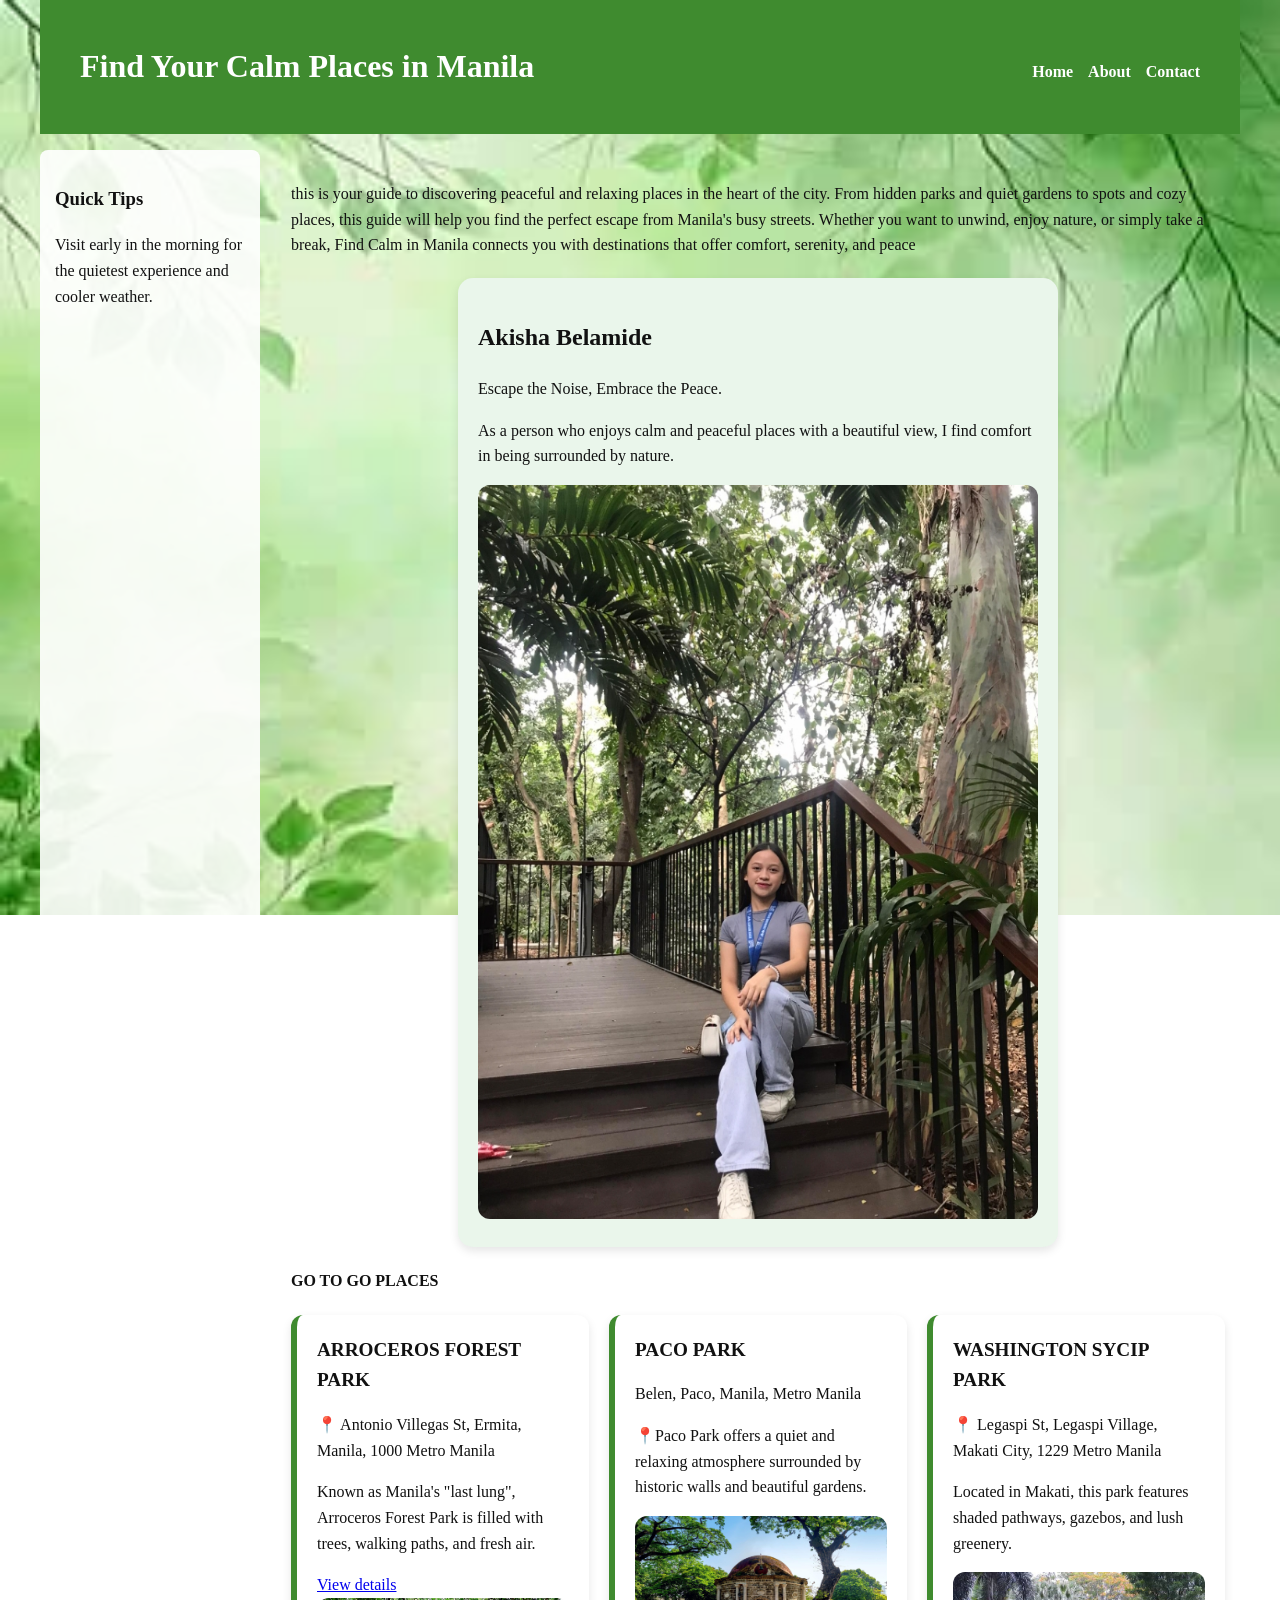
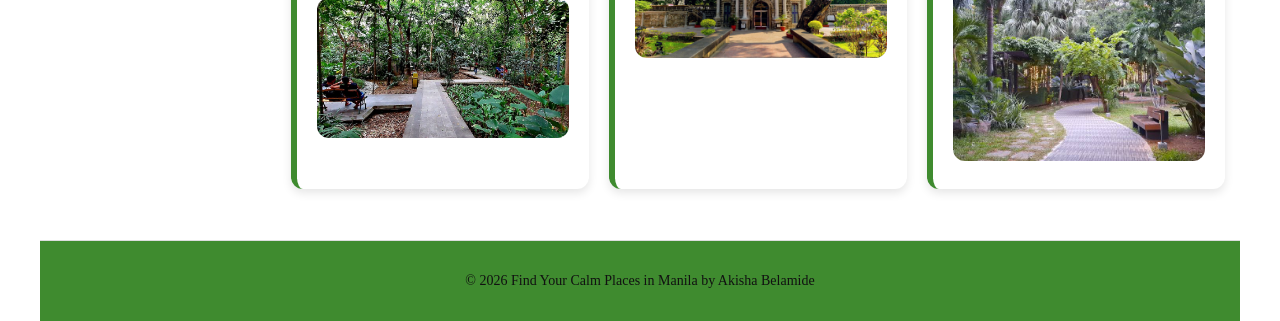
==== commit b1954a44: "Add files via upload" ====
--- a/index.html
+++ b/index.html
@@ -9,7 +9,7 @@
 <body>
 
   <header class="site-header">
-    <h1>Find Your Calm Places in Manila!</h1>
+    <h1 id="guide-title">Find Your Calm Places in Manila!</h1>
     <nav>
       <ul>
         <li><a href="index.html">Home</a></li>
@@ -61,8 +61,9 @@
   </main>
 
   <footer>
-    <p>Find Your Place by Akisha Belamide &middot; 2026</p>
+    <p id="dynamic-footer"> Find Your Place by Akisha Belamide &middot; 2026</p>
   </footer>
 
+<script src="script.js"></script>
 </body>
 </html>
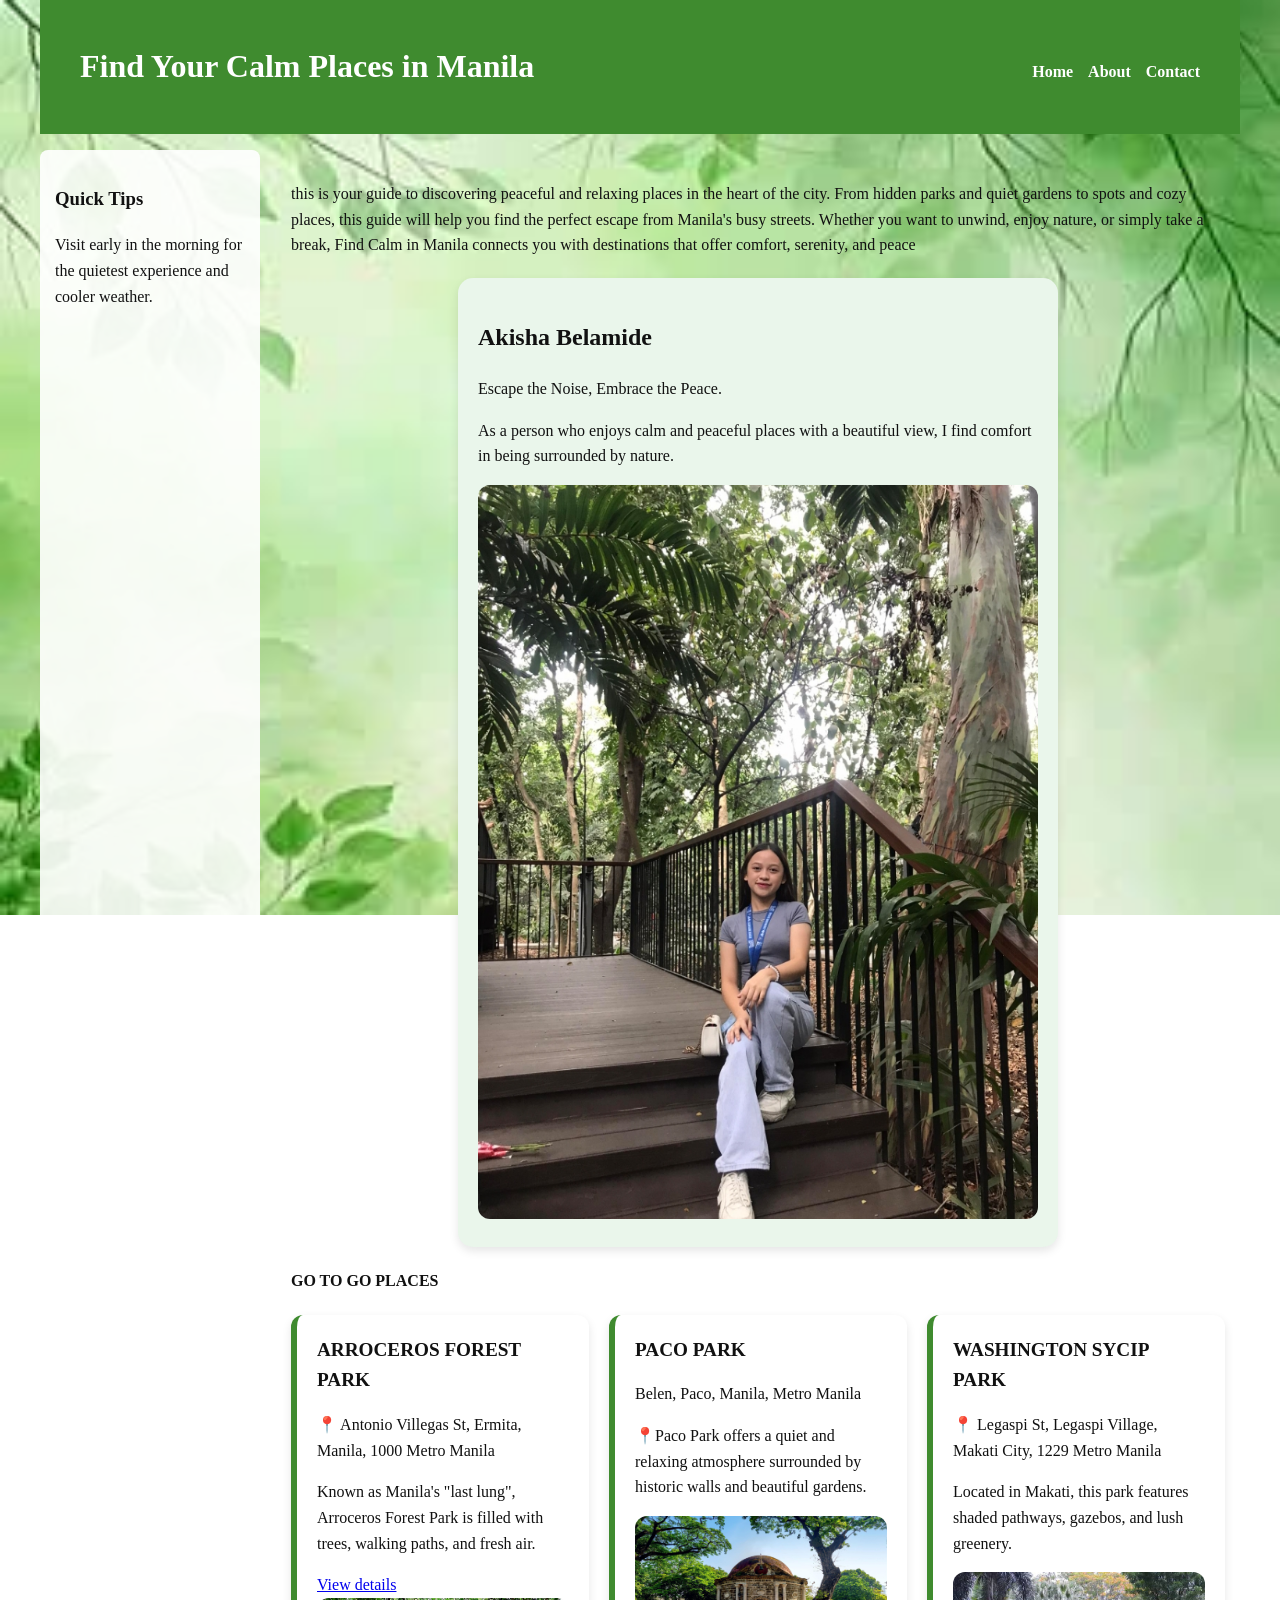
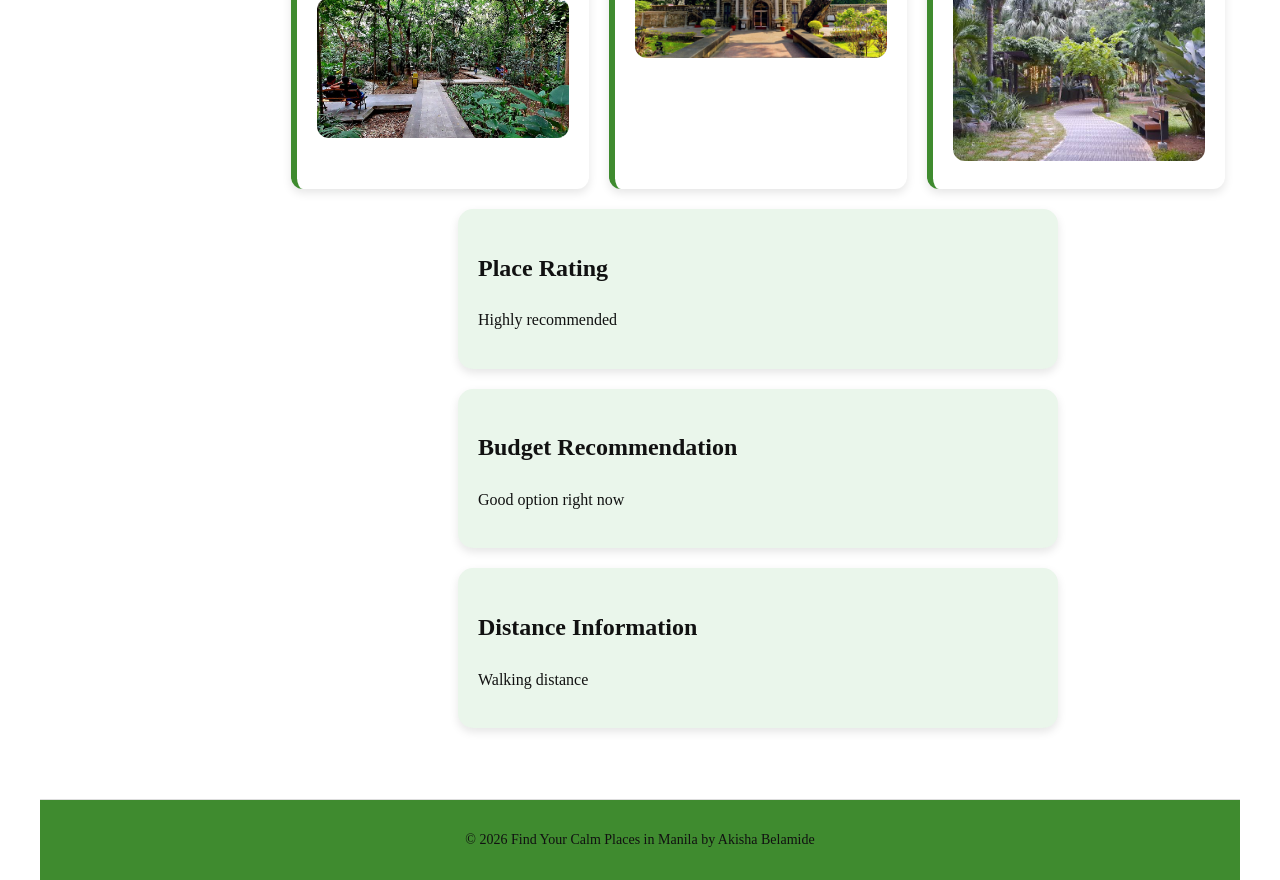
==== commit 04ef31b4: "Add files via upload" ====
--- a/index.html
+++ b/index.html
@@ -58,6 +58,25 @@
         <img src="n5.jpeg" alt="Washington">
       </article>
     </div>
+    
+    <!-- Rating Label -->
+<section>
+    <h2>Place Rating</h2>
+    <p id="rating-label"></p>
+</section>
+
+<!-- Budget Check -->
+<section>
+    <h2>Budget Recommendation</h2>
+    <p id="budget-result"></p>
+</section>
+
+<!-- Distance Note -->
+<section>
+    <h2>Distance Information</h2>
+    <p id="distance-note"></p>
+</section>
+
   </main>
 
   <footer>
